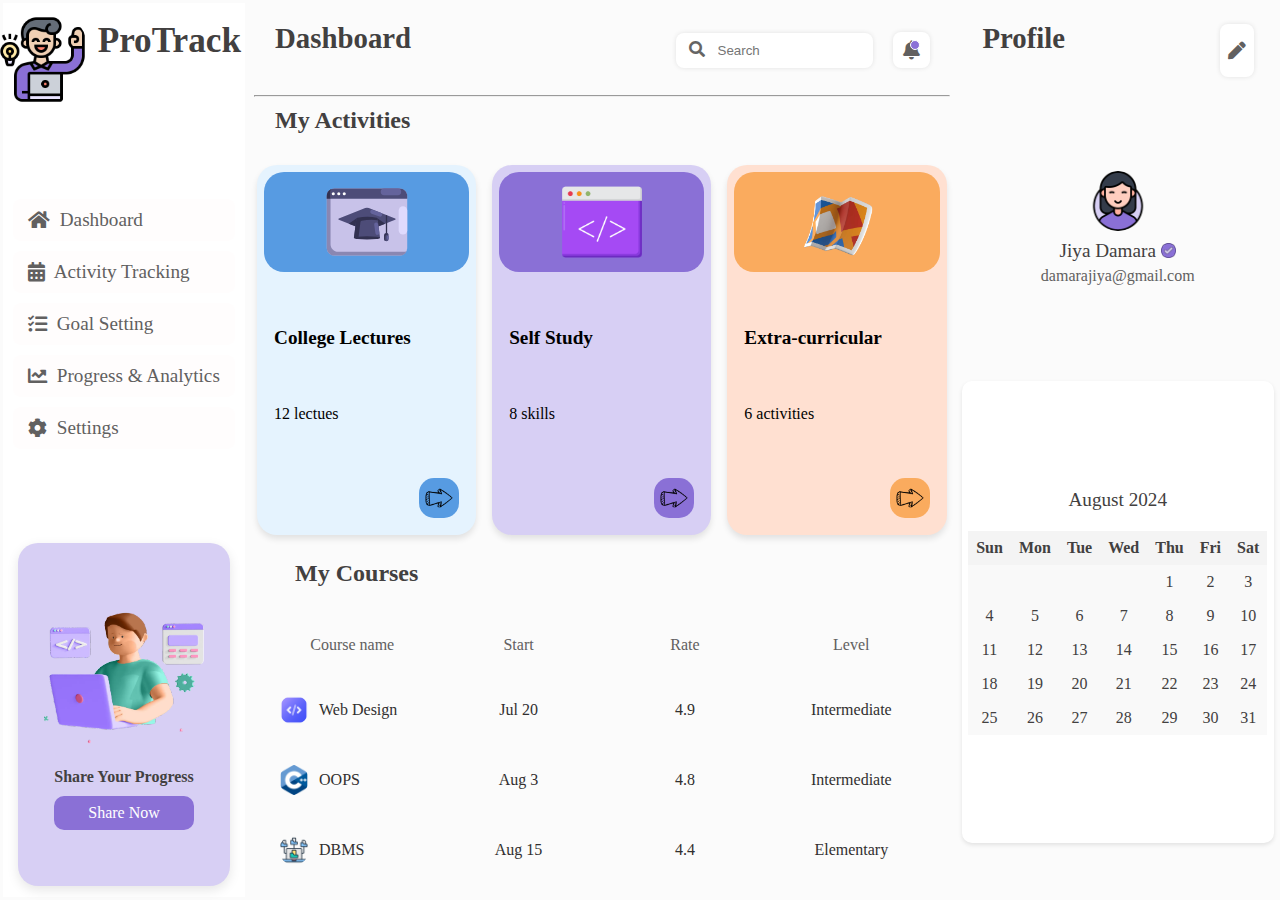
==== dashboard.html @ 103bcf02 "added Dashboard" ====
<!DOCTYPE html>
<html lang="en">

<head>
    <meta charset="UTF-8">
    <meta name="viewport" content="width=device-width, initial-scale=1.0">
    <link rel="icon" type="image/x-icon" href="./contents/images/favicon.png" />
    <title>Dashboard</title>

    <!------ Font Awesome ------>
    <link rel="stylesheet" href="https://cdnjs.cloudflare.com/ajax/libs/font-awesome/5.15.4/css/all.min.css" />

    <!------ Google Fonts ------>
    <link rel="preconnect" href="https://fonts.googleapis.com" />
    <link rel="preconnect" href="https://fonts.gstatic.com" crossorigin />
    <link href="https://fonts.googleapis.com/css2?family=Poppins:wght@400;700&display=swap" rel="stylesheet" />

    <!------ Stylesheet ------>
    <link rel="stylesheet" href="./contents/css/dashboard.css">
</head>

<body>
    <div class="container">

        <div class="navbar">

            <div class="nav-heading">
                <img id="logo" src="./contents/dashboard-images/logo.png" alt="logo">
                <h3 id="nav-title">ProTrack</h3>
            </div>

            <div class="nav-list">
                <ul>
                    <li><a href="dashboard.html"><i class="fas fa-home"></i> &nbsp; Dashboard</a></li>
                    <li><a href="#"><i class="fas fa-calendar-alt"></i> &nbsp; Activity Tracking</a></li>
                    <li><a href="#"><i class="fas fa-tasks"></i> &nbsp; Goal Setting</a></li>
                    <li><a href="#"><i class="fas fa-chart-line"></i> &nbsp; Progress & Analytics</a></li>
                    <li><a href="#"><i class="fas fa-cog"></i> &nbsp; Settings</a></li>
                </ul>
            </div>

            <div class="nav-share">
                <img src="./contents/dashboard-images/nav_image.svg" alt="image" id="nav-img">
                <div class="share-content">
                    <div class="share-head">Share Your Progress</div>
                    <!-- <p>Share your Progress with your Friends and Family</p> -->
                    <div class="share-btn"><a href="#">Share Now</a></div>
                </div>
            </div>

        </div>




        <div class="content">

            <div class="subpart-heading">
                <div class="subpart-title">Dashboard </div>
                
                <div class="search-notification">
                    <div class="search-bar">
                        <i class="fas fa-search"></i>
                        <input type="text" placeholder="Search">
                    </div>

                    <div class="notification">
                        <i class="fas fa-bell"></i>
                    </div>
                </div>

            </div>
            <hr>

            <div class="content-activities">
                <div class="content-head">My Activities</div>

                <div class="activity-box">
                    <div class="box" id="class">
                        <div class="box-image color-blue">
                            <img src="./contents/dashboard-images/box1.svg" alt="Lectures">
                        </div>
                        <div class="box-head">College Lectures</div>
                        <div class="box-para">12 lectues</div>
                        <div class="box-icon">
                            <img src="./contents/dashboard-images/box_arrow.png" alt="arrow" class="color-blue">
                        </div>
                    </div>
                    <div class="box" id="self">
                        <div class="box-image color-purple">
                            <img src="./contents/dashboard-images/box2.png" alt="Study">
                        </div>
                        <div class="box-head">Self Study</div>
                        <div class="box-para">8 skills</div>
                        <div class="box-icon">
                            <img src="./contents/dashboard-images/box_arrow.png" alt="arrow" class="color-purple">
                        </div>
                    </div>
                    <div class="box" id="extra">
                        <div class="box-image color-yellow">
                            <img src="./contents/dashboard-images/box3.png" alt="Extra-curricular">
                        </div>
                        <div class="box-head">Extra-curricular</div>
                        <div class="box-para">6 activities</div>
                        <div class="box-icon">
                            <img src="./contents/dashboard-images/box_arrow.png" alt="arrow" class="color-yellow">
                        </div>
                    </div>
                </div>
            </div>

            <div class="my-courses">
                <div class="content-head" id="mycourse-heading">My Courses</div>

                <div class="course-head">
                        <div>Course name</div>

                    <div>Start</div>
                    <div>Rate</div>
                    <div>Level</div>
                </div>

                <div class="course-bullet">
                    <div class="course-image">
                        <img src="./contents/dashboard-images/web_design.png" alt="Web Design">
                        <div>Web Design</div>
                    </div>
                    <div>Jul 20</div>
                    <div>4.9</div>
                    <div>Intermediate</div>
                </div>
                <div class="course-bullet">
                    <div class="course-image">
                        <img src="./contents/dashboard-images/c++.png" alt="c++">
                        <div>OOPS</div>
                    </div>
                    <div>Aug 3</div>
                    <div>4.8</div>
                    <div>Intermediate</div>
                </div>
                <div class="course-bullet">
                    <div class="course-image">
                        <img src="./contents/dashboard-images/dbms.png" alt="DBMS">
                        <div>DBMS</div>
                    </div>
                    <div>Aug 15</div>
                    <div>4.4</div>
                    <div>Elementary</div>
                </div>

            </div>

        </div>




        <div class="personal">
            <div class="subpart-heading">
                <div class="subpart-title">Profile </div>

                    <div class="pen-icon">
                        <i class="fas fa-pen"></i>
                    </div>
                </div>

                <!-- <hr class="separation"> -->
            <div class="profile-details">
                <div class="profile-image">
                    <img src="./contents/dashboard-images/female_dp.png" alt="Profile Picture">
                </div>
                <div class="profile-info">
                    <div class="profile-name"> 
                        <div class="name">Jiya Damara</div> 
                        <img src="./contents/dashboard-images/tick.png" alt="Verified">
                    </div>
                    <div class="profile-email"> damarajiya@gmail.com </div>
                </div>

            </div>

 
            <div class="calendar-container">
                <p>August 2024</p>
                <table>
                    <tr>
                        <th>Sun</th>
                        <th>Mon</th>
                        <th>Tue</th>
                        <th>Wed</th>
                        <th>Thu</th>
                        <th>Fri</th>
                        <th>Sat</th>
                    </tr>
                    <tr>
                        <td></td>
                        <td></td>
                        <td></td>
                        <td></td>
                        <td>1</td>
                        <td>2</td>
                        <td>3</td>
                    </tr>
                    <tr>
                        <td>4</td>
                        <td>5</td>
                        <td>6</td>
                        <td>7</td>
                        <td>8</td>
                        <td>9</td>
                        <td>10</td>
                    </tr>
                    <tr>
                        <td>11</td>
                        <td>12</td>
                        <td>13</td>
                        <td>14</td>
                        <td>15</td>
                        <td>16</td>
                        <td>17</td>
                    </tr>
                    <tr>
                        <td>18</td>
                        <td>19</td>
                        <td>20</td>
                        <td>21</td>
                        <td>22</td>
                        <td>23</td>
                        <td>24</td>
                    </tr>
                    <tr>
                        <td>25</td>
                        <td>26</td>
                        <td>27</td>
                        <td>28</td>
                        <td>29</td>
                        <td>30</td>
                        <td>31</td>
                    </tr>
                </table>
            </div>
            
            
    
            



            </div>




        </div>
</body>

</html>
---- contents/css/dashboard.css ----
* {
    margin: 0;
    padding: 0;
    box-sizing: border-box;
}

.container {
    display: flex;
    flex-direction: row;
    justify-content: space-between;
    align-items: center;
    height: 100vh;
    width: 100wh;
    background-color: #fbfbfb;
    padding: 3px;
    gap: 6px;
}

/* Shared CSS */

.subpart-heading{
    display: flex;
    flex-direction: row;
    justify-content: space-between;
    align-items: center;
    height: 10%;
    width: 100%;
    background-color: #fbfbfb;
}

.subpart-title{
    height: 100%;
    width: auto;
    font-size: 1.8rem;
    color: #424040;
    font-weight: 700;
    padding: 16px;
    gap: 12px;
    margin-left: 5px;
}

.content-head{
    height: 55px;
    width: auto;
    font-size: 1.5rem;
    color: #424040;
    font-weight: 600;
    padding: 0px 16px;
    padding-top: 10px;
    gap: 12px;
    margin-left: 5px;
    margin-bottom: 10px;
}

/* hr {
    color: red;
} */


/* Vertical Navbar */

.navbar {
    display: flex;
    flex-direction: column;
    height: 100%;
    width: 19%;
    background-color: #fff;
    padding: 3px;
}

.nav-heading {
    display: flex;
    flex-direction: row;
    justify-content: center;
    align-content: center;
    height: 12%;
    width: 100%;
    padding: 10px;
    gap: 12px;
}

#logo {
    height: 100%;
    padding-left: 12px;
    border-radius: 30%;
    font-weight: lighter;
}

#nav-title {
    font-size: 2.2rem;
    color: #424040;
    font-weight: 600;
    text-align: center;
    padding-top: 5px;
    padding-right: 20px;
}

.nav-list {
    display: flex;
    flex-direction: column;
    justify-content: center;
    align-items: center;
    height: 48%;
    width: 100%;
    padding: 3px;
}

.nav-list ul {
    list-style-type: none;
}

.nav-list ul li{
    margin: 10px 0;
    width: 100%;
}

.nav-list ul li a {
    text-decoration: none;
    color: #616060;
    display: flex;
    justify-content: flex-start;
    align-items: center;
    padding: 10px 15px;
    font-size: 1.2rem;
    background-color: #fffdfd;
    border-radius: 8px;
    transition: background-color 0.3s ease, color 0.3s ease;
    transition: transform 0.3s ease;
    width: 100%;
}

.nav-list ul li a:hover {
    background-color: #d7cff4;
    color: #312f2f;
    cursor: pointer;
    transform: scale(1.05); 
}

.nav-share{
    display: flex;
    flex-direction: column;
    height: 39%;
    width: 90%;
    justify-content: center;
    align-items: center;
    background-color: #d7cff4;
    border-radius: 20px;
    box-shadow: 0px 4px 12px rgba(0, 0, 0, 0.1);
    padding: 20px;
    margin: 8px auto;
}

#nav-img{
    height: 160px;
    width: 160px;
    margin-bottom: 10px;
}

.share-head{
    font-weight: bold;
    color: #424040;
    text-align: center;
    font-size: 16px;
    margin-bottom: 10px;
}

.share-btn a{
    text-decoration: none;
    color: #fff;
}

.share-btn{
    background-color: #8a70d6;
    font-size: 16px;
    padding: 8px 20px;
    border-radius: 10px;
    cursor: pointer;
    text-align: center;
}



/* Content of Dashboard */

.content {
    display: flex;
    flex-direction: column;
    height: 100%;
    width: 56%;
    background-color: #fbfbfb;
    padding: 3px;
}

.search-notification{
    display: flex;
    flex-direction: row;
    gap: 20px;
    justify-content: center;
    align-items: center;
    margin-right: 20px;
}

.search-bar{
    display: flex;
    /* justify-content: center; */
    align-items: center;
    background-color: #ffffff;
    border-radius: 8px;
    padding: 5px 10px;
    box-shadow: 0px 0px 5px rgba(0, 0, 0, 0.1);
}

.search-bar input{
    border: none;
    outline: none;
    width: 150px;
    padding: 5px;
    margin-left: 8px;
}

.search-bar i{
    color: #666565;
    margin-left: 3px;
    margin-bottom: 3px;
}

.notification{
    background-color: #ffffff;
    border-radius: 8px;
    padding: 7.5px 10px;
    box-shadow: 0px 0px 5px rgba(0, 0, 0, 0.1);
    height: 100%;
}

.notification i{
    font-size: 1.2rem;
    color: #616060;
    position: relative;
}

.notification i::after {
    content: '';
    position: absolute;
    top: 0;
    right: 0;
    width: 8px;
    height: 8px;
    background-color: #8a70d6;
    border-radius: 50%;
    border: 1px solid #ffffff;
}

.content-activities{
    display: flex;
    flex-direction: column;
    height: 50%;
    width: 100%;
    background-color: #fbfbfb;
    /* padding: 20px; */
}

.activity-box{
    display: flex;
    flex-direction: row;
    justify-content: space-evenly;
    align-items: stretch;
    flex-grow: 1;
    width: 100%;
    gap: 10px;
}

.box{
    display: flex;
    flex-direction: column;
    justify-content: space-between;
    height: 98%;
    width: 33.3%;
    box-shadow: 0px 4px 6px rgba(0, 0, 0, 0.1);
    border-radius: 20px;
    padding: 7px;
    margin: 3px;
    position: relative;
    transition: transform 0.3s ease;
}

.box:hover{
    transform: translateY(-5px);
}

.box-image{
    height: 100px;
    width: 100%;
    display: flex;
    justify-content: center;
    align-items: center;
    padding: 5px;
    border-radius: 20px;
    margin-bottom: 10px;
}

.box-image img{
    max-width: 100%;
    max-height: 100%;
    object-fit: contain;
    border-radius: 15px;
}

.box-head,
.box-para{
    text-align: left;
    margin-left: 10px;
}

.box-head{
    font-size: 1.2rem;
    margin-bottom: 10px;
    font-weight: 600;
}

.box-para{
    font-size: 1rem;
    margin-bottom: 0;
    font-weight: 200;
}

.box-icon{
    height: 60px;
    width: 100%;
    display: flex;
    justify-content: flex-end;
    align-items: flex-end;
    padding: 10px;
    border-radius: 20px;
}

.box-icon img{
    height: 100%;
    object-fit: contain;
    border-radius: 15px;
    cursor: pointer;
}

.color-blue{
    background-color: #579BE2;
}

.color-purple{
    background-color:  #8a70d6;
}

.color-yellow{
    background-color: #FAAB5E;
}

#class{
    background-color: #E5F3FE;
}

#self{
    background-color: #d7cff4;
}

#extra{
    background-color: #FFE0D1;
}

.my-courses{
    display: flex;
    flex-direction: column;
    height: 40%;
    width: 100%;
    padding: 0 15px;
}

#mycourse-heading{
    margin: 10px;
}

.course-head,
.course-bullet{
    display: flex;
    flex-direction: row;
    justify-content: space-between;
    align-items: center;
    width: 100%;
    height: 17%;
}

.course-head{
    color:  #616060;
}

.course-bullet{
    margin: 5px 0;
    color: #312f2f;
}

.course-head > div,
.course-bullet > div{
    flex-basis: 25%;
    text-align: center;
}

.course-image{
    height: 50px;
    width: 150px;
    display: flex;
    justify-content: flex-start;
    align-items: center;
    flex-shrink: 0;
    padding: 10px;
    border-radius: 3px;
    gap: 10px;
    flex-basis: 25%;
}

.course-image img{
    max-width: 100%;
    max-height: 100%;
    object-fit: contain;
    border-radius: 15px;
}


/* Personal Details */

.personal {
    display: flex;
    flex-direction: column;
    height: 100%;
    width: 25%;
    /* background-color: rgb(43, 168, 226); */
    padding: 3px;
}

.pen-icon{
    display: flex;
    flex-direction: row;
    justify-content: center;
    align-items: center;
    background-color: #ffffff;
    border-radius: 8px;
    padding: 7.5px 10px;
    box-shadow: 0px 0px 5px rgba(0, 0, 0, 0.1);
    height: 60%;
    width: 11%;
    margin-right: 20px;
}

.pen-icon i{
    font-size: 1.1rem;
    color: #616060;
}

.profile-details{
    display: flex;
    flex-direction: column;
    justify-content: center;
    align-items: center;
    height: 30%;
    width: 100%;
}

.profile-image img{
    height: 60px;
    width: 60px;
    border-radius:50%;
}

.profile-info{
    display: flex;
    flex-direction: column;
    width: 100%;
    justify-content: center;
    align-items: center;
}

.profile-name{
    display: flex;
    flex-direction: row;
    justify-content: center;
    align-items: center;
    gap: 5px;
    padding: 5px;
}

.name{
    font-size: 1.2rem;
    color: #424040;
    font-weight: 500;
}

.profile-info img{
    height: 15px;
    width: 15px;
    border-radius: 30%;
}

.profile-email{
    font-size: 1rem;
    color:  #616060;
}


.calendar-container {
    display: flex;
    flex-direction: column;
    justify-content: center;
    align-items: center;
    background-color: #fff;
    padding: 20px;
    border-radius: 10px;
    box-shadow: 0 2px 4px rgba(0, 0, 0, 0.1);
    margin-top: 20px;
    width: 100%;
    height: 52%;
}


.calendar-container p {
    font-size: 1.2rem;
    color: #424040;
    margin-bottom: 20px;
}

.calendar-container table {
    width: 70%;
    border-collapse: collapse;
}

.calendar-container th, .calendar-container td {
    padding: 8px;
    text-align: center;
    font-size: 1rem;
    color: #424040;
}

.calendar-container th {
    background-color: #f4f4f4;
    font-weight: bold;
}

.calendar-container td {
    background-color: #f9f9f9;
}

.calendar-container td:hover {
    background-color: #d7cff4;
    cursor: pointer;
}
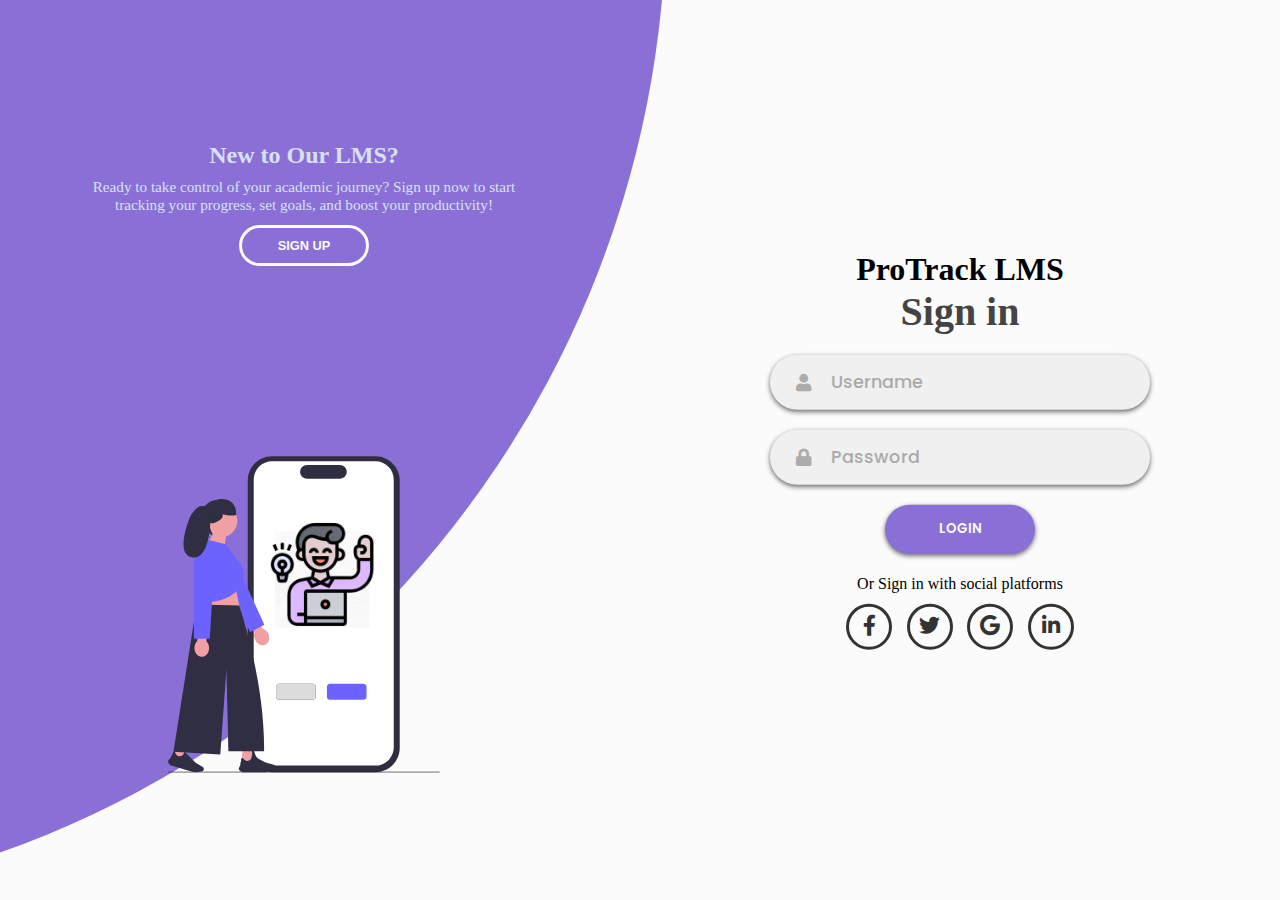
==== commit c524002c: "Added Dashboard" ====
--- a/dashboard.html
+++ b/dashboard.html
@@ -1,258 +1,269 @@
-
 <!DOCTYPE html>
 <html lang="en">
 
 <head>
     <meta charset="UTF-8">
-    <meta name="viewport" content="width=device-width, initial-scale=1.0">
+    <meta name="viewport"
+        content="width=device-width, user-scalable=no, initial-scale=1.0, maximum-scale=1.0, minimum-scale=1.0">
+    <meta http-equiv="X-UA-Compatible" content="ie=edge">
+    <title>Admin Dashboard | ProTrack</title>
     <link rel="icon" type="image/x-icon" href="./contents/images/favicon.png" />
-    <title>Dashboard</title>
-
-    <!------ Font Awesome ------>
-    <link rel="stylesheet" href="https://cdnjs.cloudflare.com/ajax/libs/font-awesome/5.15.4/css/all.min.css" />
-
-    <!------ Google Fonts ------>
-    <link rel="preconnect" href="https://fonts.googleapis.com" />
-    <link rel="preconnect" href="https://fonts.gstatic.com" crossorigin />
-    <link href="https://fonts.googleapis.com/css2?family=Poppins:wght@400;700&display=swap" rel="stylesheet" />
-
-    <!------ Stylesheet ------>
-    <link rel="stylesheet" href="./contents/css/dashboard.css">
+    <link href="https://fonts.googleapis.com/icon?family=Material+Icons+Sharp" rel="stylesheet">
+    <link rel="stylesheet" type="text/css" href="contents/css/dashboard.css">
 </head>
 
 <body>
     <div class="container">
 
-        <div class="navbar">
-
-            <div class="nav-heading">
-                <img id="logo" src="./contents/dashboard-images/logo.png" alt="logo">
-                <h3 id="nav-title">ProTrack</h3>
-            </div>
-
-            <div class="nav-list">
-                <ul>
-                    <li><a href="dashboard.html"><i class="fas fa-home"></i> &nbsp; Dashboard</a></li>
-                    <li><a href="#"><i class="fas fa-calendar-alt"></i> &nbsp; Activity Tracking</a></li>
-                    <li><a href="#"><i class="fas fa-tasks"></i> &nbsp; Goal Setting</a></li>
-                    <li><a href="#"><i class="fas fa-chart-line"></i> &nbsp; Progress & Analytics</a></li>
-                    <li><a href="#"><i class="fas fa-cog"></i> &nbsp; Settings</a></li>
-                </ul>
-            </div>
-
-            <div class="nav-share">
-                <img src="./contents/dashboard-images/nav_image.svg" alt="image" id="nav-img">
-                <div class="share-content">
-                    <div class="share-head">Share Your Progress</div>
-                    <!-- <p>Share your Progress with your Friends and Family</p> -->
-                    <div class="share-btn"><a href="#">Share Now</a></div>
-                </div>
-            </div>
-
-        </div>
-
-
-
-
-        <div class="content">
-
-            <div class="subpart-heading">
-                <div class="subpart-title">Dashboard </div>
-                
-                <div class="search-notification">
-                    <div class="search-bar">
-                        <i class="fas fa-search"></i>
-                        <input type="text" placeholder="Search">
-                    </div>
-
-                    <div class="notification">
-                        <i class="fas fa-bell"></i>
-                    </div>
-                </div>
-
-            </div>
-            <hr>
-
-            <div class="content-activities">
-                <div class="content-head">My Activities</div>
-
-                <div class="activity-box">
-                    <div class="box" id="class">
-                        <div class="box-image color-blue">
-                            <img src="./contents/dashboard-images/box1.svg" alt="Lectures">
-                        </div>
-                        <div class="box-head">College Lectures</div>
-                        <div class="box-para">12 lectues</div>
-                        <div class="box-icon">
-                            <img src="./contents/dashboard-images/box_arrow.png" alt="arrow" class="color-blue">
-                        </div>
-                    </div>
-                    <div class="box" id="self">
-                        <div class="box-image color-purple">
-                            <img src="./contents/dashboard-images/box2.png" alt="Study">
-                        </div>
-                        <div class="box-head">Self Study</div>
-                        <div class="box-para">8 skills</div>
-                        <div class="box-icon">
-                            <img src="./contents/dashboard-images/box_arrow.png" alt="arrow" class="color-purple">
-                        </div>
-                    </div>
-                    <div class="box" id="extra">
-                        <div class="box-image color-yellow">
-                            <img src="./contents/dashboard-images/box3.png" alt="Extra-curricular">
-                        </div>
-                        <div class="box-head">Extra-curricular</div>
-                        <div class="box-para">6 activities</div>
-                        <div class="box-icon">
-                            <img src="./contents/dashboard-images/box_arrow.png" alt="arrow" class="color-yellow">
-                        </div>
-                    </div>
-                </div>
-            </div>
-
+        <!-- Logo -->
+        <aside>
+            <div class="top">
+                <div class="logo">
+                    <h2>PRO<span class="danger">TRACK</span></h2>
+                </div>
+                <div class="close" id="close-btn">
+                    <span class="material-icons-sharp">close</span>
+                </div>
+            </div>
+
+            <div class="sidebar">
+                <a href="./dashboard.html" class="active">
+                    <span class="material-icons-sharp">grid_view</span>
+                    <h3>Dashboard</h3>
+                </a>
+                <a href="#">
+                    <span class="material-icons-sharp">calendar_today</span>
+                    <h3>Activity Tracking</h3>
+                </a>
+                <a href="#">
+                    <span class="material-icons-sharp">receipt_long</span>
+                    <h3>Goal Setting</h3>
+                </a>
+                <a href="#">
+                    <span class="material-icons-sharp">insights</span>
+                    <h3>Analytics</h3>
+                </a>
+                <a href="./todo.html">
+                    <span class="material-icons-sharp">inventory</span>
+                    <h3>Todo</h3>
+                </a>
+                <a href="#">
+                    <span class="material-icons-sharp">report_gmailerrorred</span>
+                    <h3>Reports</h3>
+                </a>
+                <a href="#">
+                    <span class="material-icons-sharp">settings</span>
+                    <h3>Settings</h3>
+                </a>
+                <a href="#" onclick="logout()">
+                    <span class="material-icons-sharp">logout</span>
+                    <h3>Logout</h3>
+                </a>
+            </div>
+        </aside>
+
+        <main>
+            <h1>Dashboard</h1>
+
+            <div class="date">
+                <input type="date">
+            </div>
+
+            <!-- Insights Section -->
+            <div class="insights">
+                <div class="section-parts">
+                    <div>
+                        <span class="material-icons-sharp">school</span>
+                    </div>
+                    <div class="middle">
+                        <div class="lef">
+                            <h2>College Lectures</h2>
+                        </div>
+                        <div class="progress">
+                            <svg>
+                                <circle cx="38" cy="38" r="36"></circle>
+                            </svg>
+                            <div class="number">
+                                <p>81%</p>
+                            </div>
+                        </div>
+                    </div>
+                    <small class="text-muted">18 Lectures</small>
+                </div>
+
+                <div class="expenses">
+                    <div>
+                        <span class="material-icons-sharp">library_books</span>
+                    </div>
+                    <div class="middle">
+                        <div class="lef">
+                            <h2>Self Study</h2>
+                        </div>
+                        <div class="progress">
+                            <svg>
+                                <circle cx="38" cy="38" r="36"></circle>
+                            </svg>
+                            <div class="number">
+                                <p>62%</p>
+                            </div>
+                        </div>
+                    </div>
+                    <small class="text-muted">10 Skills</small>
+                </div>
+
+                <div class="income">
+                    <div>
+                        <span class="material-icons-sharp">emoji_events</span>
+                    </div>
+                    <div class="middle">
+                        <div class="lef">
+                            <h2>Extra-curricular</h2>
+                        </div>
+                        <div class="progress">
+                            <svg>
+                                <circle cx="38" cy="38" r="36"></circle>
+                            </svg>
+                            <div class="number">
+                                <p>44%</p>
+                            </div>
+                        </div>
+                    </div>
+                    <small class="text-muted">8 Activities</small>
+                </div>
+            </div>
+
+            <!-- My Courses Section -->
             <div class="my-courses">
-                <div class="content-head" id="mycourse-heading">My Courses</div>
-
-                <div class="course-head">
-                        <div>Course name</div>
-
-                    <div>Start</div>
-                    <div>Rate</div>
-                    <div>Level</div>
-                </div>
-
-                <div class="course-bullet">
-                    <div class="course-image">
-                        <img src="./contents/dashboard-images/web_design.png" alt="Web Design">
-                        <div>Web Design</div>
-                    </div>
-                    <div>Jul 20</div>
-                    <div>4.9</div>
-                    <div>Intermediate</div>
-                </div>
-                <div class="course-bullet">
-                    <div class="course-image">
-                        <img src="./contents/dashboard-images/c++.png" alt="c++">
-                        <div>OOPS</div>
-                    </div>
-                    <div>Aug 3</div>
-                    <div>4.8</div>
-                    <div>Intermediate</div>
-                </div>
-                <div class="course-bullet">
-                    <div class="course-image">
-                        <img src="./contents/dashboard-images/dbms.png" alt="DBMS">
-                        <div>DBMS</div>
-                    </div>
-                    <div>Aug 15</div>
-                    <div>4.4</div>
-                    <div>Elementary</div>
-                </div>
-
-            </div>
-
-        </div>
-
-
-
-
-        <div class="personal">
-            <div class="subpart-heading">
-                <div class="subpart-title">Profile </div>
-
-                    <div class="pen-icon">
-                        <i class="fas fa-pen"></i>
-                    </div>
-                </div>
-
-                <!-- <hr class="separation"> -->
-            <div class="profile-details">
-                <div class="profile-image">
-                    <img src="./contents/dashboard-images/female_dp.png" alt="Profile Picture">
-                </div>
-                <div class="profile-info">
-                    <div class="profile-name"> 
-                        <div class="name">Jiya Damara</div> 
-                        <img src="./contents/dashboard-images/tick.png" alt="Verified">
-                    </div>
-                    <div class="profile-email"> damarajiya@gmail.com </div>
-                </div>
-
-            </div>
-
- 
-            <div class="calendar-container">
-                <p>August 2024</p>
+                <h2>My Courses</h2>
                 <table>
-                    <tr>
-                        <th>Sun</th>
-                        <th>Mon</th>
-                        <th>Tue</th>
-                        <th>Wed</th>
-                        <th>Thu</th>
-                        <th>Fri</th>
-                        <th>Sat</th>
-                    </tr>
-                    <tr>
-                        <td></td>
-                        <td></td>
-                        <td></td>
-                        <td></td>
-                        <td>1</td>
-                        <td>2</td>
-                        <td>3</td>
-                    </tr>
-                    <tr>
-                        <td>4</td>
-                        <td>5</td>
-                        <td>6</td>
-                        <td>7</td>
-                        <td>8</td>
-                        <td>9</td>
-                        <td>10</td>
-                    </tr>
-                    <tr>
-                        <td>11</td>
-                        <td>12</td>
-                        <td>13</td>
-                        <td>14</td>
-                        <td>15</td>
-                        <td>16</td>
-                        <td>17</td>
-                    </tr>
-                    <tr>
-                        <td>18</td>
-                        <td>19</td>
-                        <td>20</td>
-                        <td>21</td>
-                        <td>22</td>
-                        <td>23</td>
-                        <td>24</td>
-                    </tr>
-                    <tr>
-                        <td>25</td>
-                        <td>26</td>
-                        <td>27</td>
-                        <td>28</td>
-                        <td>29</td>
-                        <td>30</td>
-                        <td>31</td>
-                    </tr>
+                    <thead>
+                        <tr>
+                            <th>Course Name</th>
+                            <th>Start</th>
+                            <th>Rate</th>
+                            <th>Level</th>
+                            <th></th>
+                        </tr>
+                    </thead>
+                    <tbody>
+                        <tr>
+                            <td>Web Design</td>
+                            <td>Jul 30</td>
+                            <td>4.9</td>
+                            <td class="primary">Intermediate</td>
+                            <td class="warning">Pending</td>
+                        </tr>
+                        <tr>
+                            <td>OOPS</td>
+                            <td>Aug 15</td>
+                            <td>4.8</td>
+                            <td class="primary">Intermediate</td>
+                            <td class="warning">Pending</td>
+                        </tr>
+                        <tr>
+                            <td>DBMS</td>
+                            <td>Sep 3</td>
+                            <td>4.4</td>
+                            <td class="primary">Elementary</td>
+                            <td class="warning">Pending</td>
+                        </tr>
+                    </tbody>
                 </table>
-            </div>
+                <a href="#">Show All</a>
+            </div>
+
+        </main>
+
+        <!-- Top Right Menu Section -->
+        <div class="right">
+            <div class="top">
+                <button id="menu-btn">
+                    <span class="material-icons-sharp">menu</span>
+                </button>
+                <div class="theme-toggler">
+                    <span class="material-icons-sharp active">light_mode</span>
+                    <span class="material-icons-sharp">dark_mode</span>
+                </div>
+                <div class="profile">
+                    <div class="info">
+                        <!-- Placeholder for the user's name -->
+                        <p>Hey, <b id="username-placeholder">USER</b></p>
+                        <small class="text-muted">Admin</small>
+                    </div>
+                    <div class="profile-photo">
+                        <!-- Placeholder for the user's profile image -->
+                        <img src="./contents/images/user.png" alt="profile" id="profile-photo-placeholder">
+                    </div>
+                </div>
             
+            </div>
+
+            <!-- Recent Updates Section -->
+            <div class="recent-updates">
+                <h2>Recent Updates</h2>
+                <div class="updates">
+                    <div class="update">
+                        <div class="profile-photo">
+                            <!-- Placeholder for the user's profile image -->
+                            <img src="./contents/images/user.png" alt="profile" id="profile-photo-placeholder">
+                        </div>
+                        <div class="message">
+                            <p><b id="username-placeholder">USER</b> completed the Web Design course.</p>
+                            <small class="text-muted">5 Minutes Ago</small>
+                        </div>
+                    </div>
+                    <div class="update">
+                        <div class="profile-photo">
+                            <!-- Placeholder for the user's profile image -->
+                            <img src="./contents/images/user.png" alt="profile" id="profile-photo-placeholder">
+                        </div>
+                        <div class="message">
+                            <p><b id="username-placeholder">USER</b> achieved a goal: "Study 2 hours daily."</p>
+                            <small class="text-muted">10 Minutes Ago</small>
+                        </div>
+                    </div>
+                </div>
+            </div>
+
+            <!-- Activity Analytics Section  -->
+            <div class="activity-analysis">
+                <h2>Activity Analytics</h2>
+                <div class="item online">
+                    <div class="icon">
+                        <span class="material-icons-sharp">auto_stories</span>
+                    </div>
+                    <div class="right">
+                        <div class="info">
+                            <h3>ONLINE LECTURES</h3>
+                            <small class="text-muted">Last 24 Hours</small>
+                        </div>
+                        <h5 class="success">+35%</h5>
+                        <h3>3 hours</h3>
+                    </div>
+                </div>
+                <div class="item offline">
+                    <div class="icon">
+                        <span class="material-icons-sharp">book</span>
+                    </div>
+                    <div class="right">
+                        <div class="info">
+                            <h3>SELF STUDY</h3>
+                            <small class="text-muted">Last 24 Hours</small>
+                        </div>
+                        <h5 class="success">+20%</h5>
+                        <h3>2 hours</h3>
+                    </div>
+                </div>
+                <div class="item add-product">
+                    <div>
+                        <span class="material-icons-sharp">add</span>
+                        <h3>Add Activity</h3>
+                    </div>
+                </div>
+            </div>
             
-    
-            
-
-
-
-            </div>
-
-
-
-
-        </div>
+            <!-- Script -->
+            <script src="./contents/js/dashboard.js"></script>
 </body>
 
-</html>
+</html>--- a/contents/css/dashboard.css
+++ b/contents/css/dashboard.css
@@ -1,552 +1,675 @@
+@import url('https://fonts.googleapis.com/css2?family=Poppins:wght@300;400;500;600;700;800&family=Ubuntu:wght@300;400;500;700&display=swap');
+
+:root {
+    --color-primary:  #8a70D6;
+    --color-danger: #ff7782;
+    --color-success: #41f1b6;
+    --color-warning: #ffbb55;
+    --color-white: #fff;
+    --color-info-dark: #7d8da1;
+    --color-info-light: #dce1eb;
+    --color-dark: #363949;
+    --color-light-one: #e9e3ff;  
+    --color-light-two: rgba(132, 139, 200, 0.18);;  
+    --color-primary-variant: #111e88;
+    --color-dark-variant: #677483;
+    --color-background: #f6f6f9;
+
+    --card-border-radius: 2rem;
+    --border-radius-1: 0.4rem;
+    --border-radius-2: 0.8rem;
+    --border-radius-3: 1.2rem;
+
+    --card-padding: 1.8rem;
+    --padding-1: 1.2rem;
+
+    --box-shadow: 0 2rem 3rem var(--color-light-two);
+}
+
+/* === dark theme variables === */
+.dark-theme-variables {
+    --color-background: #181a1e;
+    --color-white: #202528;
+    --color-dark: #edeffd;
+    --color-dark-variant: #a3bdcc;
+    --color-light-one: rgba(0, 0, 0, 0.4);
+    --color-light-two: rgba(0, 0, 0, 0.4);
+    --box-shadow: 0 2rem 3rem var(--color-light-two);
+}
+
 * {
     margin: 0;
     padding: 0;
+    outline: 0;
+    appearance: none;
+    border: 0;
+    text-decoration: none;
+    list-style: none;
     box-sizing: border-box;
 }
 
+html {
+    font-size: 14px;
+}
+
+body {
+    width: 100vw;
+    height: 100vh;
+    font-family: 'Poppins', sans-serif;
+    font-size: 0.88rem;
+    background: var(--color-background);
+    user-select: none;
+    overflow-x: hidden;
+    color: var(--color-dark);
+}
+
 .container {
-    display: flex;
-    flex-direction: row;
+    display: grid;
+    width: 96%;
+    margin: 0 auto;
+    gap: 1.8rem;
+    grid-template-columns: 14rem auto 23rem;
+}
+
+a {
+    color: var(--color-dark);
+}
+
+img {
+    display: block;
+    width: 100%;
+}
+
+h1 {
+    font-weight: 800;
+    font-size: 1.8rem;
+}
+
+h2 {
+    font-size: 1.4rem;
+}
+
+h3 {
+    font-size: 0.87rem;
+}
+
+h4 {
+    font-size: 0.8rem;
+}
+
+h5 {
+    font-size: 0.77rem;
+}
+
+small {
+    font-size: 0.75rem;
+}
+
+.profile-photo {
+    width: 2.8rem;
+    height: 2.8rem;
+    border-radius: 50%;
+    overflow: hidden;
+}
+
+.text-muted {
+    color: var(--color-info-dark);
+}
+
+p {
+    color: var(--color-dark-variant);
+}
+
+b {
+    color: var(--color-dark);
+}
+
+.primary {
+    color: var(--color-primary);
+}
+.danger {
+    color: var(--color-danger);
+}
+.success {
+    color: var(--color-success);
+}
+.warning {
+    color: var(--color-warning);
+}
+
+aside {
+    height: 100vh;
+}
+
+aside .top {
+    display: flex;
+    align-items: center;
     justify-content: space-between;
-    align-items: center;
-    height: 100vh;
-    width: 100wh;
-    background-color: #fbfbfb;
-    padding: 3px;
-    gap: 6px;
-}
-
-/* Shared CSS */
-
-.subpart-heading{
-    display: flex;
-    flex-direction: row;
+    margin-top: 1.4rem;
+}
+
+aside .close {
+    display: none;
+}
+
+/* === sidebar === */
+aside .sidebar {
+    display: flex;
+    flex-direction: column;
+    height: 86vh;
+    position: relative;
+    top: 3rem;
+}
+
+aside h3 {
+    font-weight: 500;
+}
+
+aside .sidebar a {
+    display: flex;
+    color: var(--color-info-dark);
+    margin-left: 2rem;
+    gap: 1rem;
+    align-items: center;
+    position: relative;
+    height: 3.7rem;
+    transition: all 300ms ease;
+}
+
+aside .sidebar a span {
+    font-size: 1.6rem;
+    transition: all 300ms ease;
+}
+
+aside .sidebar a:last-child {
+    position: absolute;
+    bottom: 2rem;
+}
+
+aside .sidebar a.active {
+    background: var(--color-light-one);
+    color: var(--color-primary);
+    margin-left: 0;
+}
+
+aside .sidebar a.active:before {
+    content: '';
+    width: 6px;
+    height: 100%;
+    background: var(--color-primary);
+}
+
+aside .sidebar a.active span {
+    margin-left: calc(1rem - 6px);
+}
+
+aside .sidebar a:hover {
+    color: var(--color-primary);
+    transform: scale(1.03);
+}
+
+aside .sidebar a:hover span {
+    transform: scale(1.1);
+    /* margin-left: 1rem; */
+}
+
+aside .sidebar a span.message-count {
+    background: var(--color-danger);
+    color: var(--color-white);
+    padding: 2px 10px;
+    font-size: 11px;
+    border-radius: var(--border-radius-1);
+    margin-left: 0;
+}
+
+/* === main === */
+main {
+    margin-top: 1.4rem;
+}
+
+main .date {
+    display: inline-block;
+    background: var(--color-light-one);
+    border-radius: var(--border-radius-1);
+    margin-top: 1rem;
+    padding: 0.5rem 1.6rem;
+}
+
+main .date input[type='date'] {
+    background: transparent;
+    color: var(--color-dark);
+}
+
+main .insights {
+    display: grid;
+    grid-template-columns: repeat(3, 1fr);
+    gap: 1.6rem;
+}
+
+main .insights > div {
+    background: var(--color-white);
+    padding: var(--card-padding);
+    border-radius: var(--card-border-radius);
+    margin-top: 1rem;
+    box-shadow: var(--box-shadow);
+    transition: all 300ms ease;
+    display: flex;
+    flex-direction: column;
+}
+
+main .insights > div:hover {
+    box-shadow: none;
+}
+
+main .insights > div span {
+    padding: 0.5rem;
+    border-radius: 50%;
+    color: var(--color-white);
+    font-size: 2rem;
+}
+
+main .insights > div.section-parts span {
+    background: var(--color-primary);
+}
+
+main .insights > div.expenses span {
+    background: var(--color-danger);
+}
+
+main .insights > div.income span {
+    background: var(--color-success);
+}
+
+main .insights > div .middle {
+    display: flex;
+    align-items: center;
     justify-content: space-between;
-    align-items: center;
-    height: 10%;
-    width: 100%;
-    background-color: #fbfbfb;
-}
-
-.subpart-title{
-    height: 100%;
-    width: auto;
-    font-size: 1.8rem;
-    color: #424040;
-    font-weight: 700;
-    padding: 16px;
-    gap: 12px;
-    margin-left: 5px;
-}
-
-.content-head{
-    height: 55px;
-    width: auto;
-    font-size: 1.5rem;
-    color: #424040;
-    font-weight: 600;
-    padding: 0px 16px;
-    padding-top: 10px;
-    gap: 12px;
-    margin-left: 5px;
-    margin-bottom: 10px;
-}
-
-/* hr {
-    color: red;
-} */
-
-
-/* Vertical Navbar */
-
-.navbar {
-    display: flex;
-    flex-direction: column;
-    height: 100%;
-    width: 19%;
-    background-color: #fff;
-    padding: 3px;
-}
-
-.nav-heading {
-    display: flex;
-    flex-direction: row;
-    justify-content: center;
-    align-content: center;
-    height: 12%;
-    width: 100%;
-    padding: 10px;
-    gap: 12px;
-}
-
-#logo {
-    height: 100%;
-    padding-left: 12px;
-    border-radius: 30%;
-    font-weight: lighter;
-}
-
-#nav-title {
-    font-size: 2.2rem;
-    color: #424040;
-    font-weight: 600;
-    text-align: center;
-    padding-top: 5px;
-    padding-right: 20px;
-}
-
-.nav-list {
-    display: flex;
-    flex-direction: column;
-    justify-content: center;
-    align-items: center;
-    height: 48%;
-    width: 100%;
-    padding: 3px;
-}
-
-.nav-list ul {
-    list-style-type: none;
-}
-
-.nav-list ul li{
-    margin: 10px 0;
-    width: 100%;
-}
-
-.nav-list ul li a {
-    text-decoration: none;
-    color: #616060;
-    display: flex;
-    justify-content: flex-start;
-    align-items: center;
-    padding: 10px 15px;
-    font-size: 1.2rem;
-    background-color: #fffdfd;
-    border-radius: 8px;
-    transition: background-color 0.3s ease, color 0.3s ease;
-    transition: transform 0.3s ease;
-    width: 100%;
-}
-
-.nav-list ul li a:hover {
-    background-color: #d7cff4;
-    color: #312f2f;
-    cursor: pointer;
-    transform: scale(1.05); 
-}
-
-.nav-share{
-    display: flex;
-    flex-direction: column;
-    height: 39%;
-    width: 90%;
-    justify-content: center;
-    align-items: center;
-    background-color: #d7cff4;
-    border-radius: 20px;
-    box-shadow: 0px 4px 12px rgba(0, 0, 0, 0.1);
-    padding: 20px;
-    margin: 8px auto;
-}
-
-#nav-img{
-    height: 160px;
-    width: 160px;
-    margin-bottom: 10px;
-}
-
-.share-head{
-    font-weight: bold;
-    color: #424040;
-    text-align: center;
-    font-size: 16px;
-    margin-bottom: 10px;
-}
-
-.share-btn a{
-    text-decoration: none;
-    color: #fff;
-}
-
-.share-btn{
-    background-color: #8a70d6;
-    font-size: 16px;
-    padding: 8px 20px;
-    border-radius: 10px;
-    cursor: pointer;
-    text-align: center;
-}
-
-
-
-/* Content of Dashboard */
-
-.content {
-    display: flex;
-    flex-direction: column;
-    height: 100%;
-    width: 56%;
-    background-color: #fbfbfb;
-    padding: 3px;
-}
-
-.search-notification{
-    display: flex;
-    flex-direction: row;
-    gap: 20px;
-    justify-content: center;
-    align-items: center;
-    margin-right: 20px;
-}
-
-.search-bar{
-    display: flex;
-    /* justify-content: center; */
-    align-items: center;
-    background-color: #ffffff;
-    border-radius: 8px;
-    padding: 5px 10px;
-    box-shadow: 0px 0px 5px rgba(0, 0, 0, 0.1);
-}
-
-.search-bar input{
-    border: none;
-    outline: none;
-    width: 150px;
-    padding: 5px;
-    margin-left: 8px;
-}
-
-.search-bar i{
-    color: #666565;
-    margin-left: 3px;
-    margin-bottom: 3px;
-}
-
-.notification{
-    background-color: #ffffff;
-    border-radius: 8px;
-    padding: 7.5px 10px;
-    box-shadow: 0px 0px 5px rgba(0, 0, 0, 0.1);
-    height: 100%;
-}
-
-.notification i{
-    font-size: 1.2rem;
-    color: #616060;
+    flex: 1 0 auto;
+}
+
+main .insights h3 {
+    margin: 1rem 0 0.6rem;
+    font-size: 1rem;
+}
+
+main .insights .progress {
     position: relative;
-}
-
-.notification i::after {
-    content: '';
+    width: 86px;
+    height: 86px;
+    border-radius: 50%;
+}
+
+main .insights svg {
+    width: 86px;
+    height: 86px;
+}
+
+main .insights svg circle {
+    fill: none;
+    stroke: var(--color-primary);
+    stroke-width: 14;
+    stroke-linecap: round;
+    transform: translate(5px, 5px);
+}
+
+main .insights .section-parts svg circle {
+    stroke-dasharray: 200;
+    stroke-dashoffset: -30;
+}
+
+main .insights .expenses svg circle {
+    stroke-dasharray: 80;
+    stroke-dashoffset: 20;
+}
+
+main .insights .income svg circle {
+    stroke-dasharray: 110;
+    stroke-dashoffset: 35;
+}
+
+main .insights .progress .number {
     position: absolute;
     top: 0;
-    right: 0;
-    width: 8px;
-    height: 8px;
-    background-color: #8a70d6;
+    left: 0;
+    width: 100%;
+    height: 100%;
+    display: flex;
+    justify-content: center;
+    align-items: center;
+}
+
+main .insights small {
+    display: block;
+    margin-top: 1.3rem;
+}
+
+/* === recent orders === */
+main .my-courses {
+    margin-top: 2rem;
+}
+
+main .my-courses h2 {
+    margin-bottom: 0.8rem;
+}
+
+main .my-courses table {
+    background: var(--color-white);
+    width: 100%;
+    border-radius: var(--card-border-radius);
+    padding: var(--card-padding);
+    text-align: center;
+    box-shadow: var(--box-shadow);
+    transition: all 300ms ease;
+}
+
+main .my-courses table:hover {
+    box-shadow: none;
+}
+
+main table tbody td {
+    height: 2.8rem;
+    border-bottom: 1px solid var(--color-light-one);
+    /* background-color: red; */
+    color: var(--color-dark-variant);
+}
+
+main table tbody tr:last-child td {
+    border: none;
+}
+
+main .my-courses a {
+    text-align: center;
+    display: block;
+    margin: 1rem auto;
+    color: var(--color-primary);
+}
+
+/* === right === */
+.right {
+    margin-top: 1.4rem;
+}
+
+.right .top {
+    display: flex;
+    justify-content: end;
+    gap: 2rem;
+}
+
+.right .top button {
+    display: none;
+}
+
+.right .theme-toggler {
+    display: flex;
+    justify-content: space-between;
+    align-items: center;
+    width: 4.2rem;
+    height: 1.6rem;
+    cursor: pointer;
+    border-radius: var(--border-radius-1);
+    background: var(--color-light-one);
+}
+
+.right .theme-toggler span {
+    font-size: 1.2rem;
+    width: 50%;
+    height: 100%;
+    display: flex;justify-content: center;
+    align-items: center;
+}
+
+.right .theme-toggler span.active {
+    background: var(--color-primary);
+    color: white;
+    border-radius: var(--border-radius-1);
+}
+
+.right .top .profile {
+    display: flex;
+    gap: 2rem;
+    text-align: right;
+}
+
+/* === recent updates === */
+.right .recent-updates {
+    margin-top: 1rem;
+}
+
+.right .recent-updates h2 {
+    margin-bottom: 0.8rem;
+}
+
+.right .recent-updates .updates {
+    background: var(--color-white);
+    padding: var(--card-padding);
+    border-radius: var(--card-border-radius);
+    box-shadow: var(--box-shadow);
+    transition: all 300ms ease;
+}
+
+.right .recent-updates .updates:hover {
+    box-shadow: none;
+}
+
+.right .recent-updates .updates .update {
+    display: grid;
+    grid-template-columns: 2.8rem auto;
+    gap: 1rem;
+    margin-bottom: 1rem;
+}
+
+.right .recent-updates .updates .update:last-child {
+    margin-bottom: 0;
+}
+
+/* === section-parts analytics === */
+.right .activity-analysis {
+    margin-top: 2rem;
+}
+
+.right .activity-analysis h2 {
+    margin-bottom: 0.8rem;
+}
+
+.right .activity-analysis .item {
+    background: var(--color-white);
+    display: flex;
+    align-items: center;
+    gap: 1rem;
+    margin-bottom: 0.7rem;
+    padding: 1.4rem var(--card-padding);
+    border-radius: var(--border-radius-3);
+    box-shadow: var(--box-shadow);
+    transition: all 300ms ease;
+}
+
+.right .activity-analysis .item:hover {
+    box-shadow: none;
+}
+
+.right .activity-analysis .item .right {
+    display: flex;
+    justify-content: space-between;
+    align-items: start;
+    margin: 0;
+    width: 100%;
+}
+
+.right .activity-analysis .item .icon {
+    padding: 0.6rem;
+    color: var(--color-white);
     border-radius: 50%;
-    border: 1px solid #ffffff;
-}
-
-.content-activities{
-    display: flex;
-    flex-direction: column;
-    height: 50%;
-    width: 100%;
-    background-color: #fbfbfb;
-    /* padding: 20px; */
-}
-
-.activity-box{
-    display: flex;
-    flex-direction: row;
-    justify-content: space-evenly;
-    align-items: stretch;
-    flex-grow: 1;
-    width: 100%;
-    gap: 10px;
-}
-
-.box{
-    display: flex;
-    flex-direction: column;
-    justify-content: space-between;
-    height: 98%;
-    width: 33.3%;
-    box-shadow: 0px 4px 6px rgba(0, 0, 0, 0.1);
-    border-radius: 20px;
-    padding: 7px;
-    margin: 3px;
-    position: relative;
-    transition: transform 0.3s ease;
-}
-
-.box:hover{
-    transform: translateY(-5px);
-}
-
-.box-image{
-    height: 100px;
-    width: 100%;
+    background: var(--color-primary);
+    display: flex;
+}
+
+.right .activity-analysis .item.online .icon {
+    background: var(--color-primary);
+}
+
+.right .activity-analysis .item.offline .icon {
+    background: var(--color-danger);
+}
+
+.right .activity-analysis .item.customers .icon {
+    background: var(--color-success);
+}
+
+.right .activity-analysis .add-product {
+    background-color: transparent;
+    border: 2px dashed var(--color-primary);
+    color: var(--color-primary);
     display: flex;
     justify-content: center;
     align-items: center;
-    padding: 5px;
-    border-radius: 20px;
-    margin-bottom: 10px;
-}
-
-.box-image img{
-    max-width: 100%;
-    max-height: 100%;
-    object-fit: contain;
-    border-radius: 15px;
-}
-
-.box-head,
-.box-para{
-    text-align: left;
-    margin-left: 10px;
-}
-
-.box-head{
-    font-size: 1.2rem;
-    margin-bottom: 10px;
+}
+
+.right .activity-analysis .add-product div {
+    display: flex;
+    align-items: center;
+    gap: 0.6rem;
+}
+
+.right .activity-analysis .add-product div h3 {
     font-weight: 600;
 }
 
-.box-para{
-    font-size: 1rem;
-    margin-bottom: 0;
-    font-weight: 200;
-}
-
-.box-icon{
-    height: 60px;
-    width: 100%;
-    display: flex;
-    justify-content: flex-end;
-    align-items: flex-end;
-    padding: 10px;
-    border-radius: 20px;
-}
-
-.box-icon img{
-    height: 100%;
-    object-fit: contain;
-    border-radius: 15px;
-    cursor: pointer;
-}
-
-.color-blue{
-    background-color: #579BE2;
-}
-
-.color-purple{
-    background-color:  #8a70d6;
-}
-
-.color-yellow{
-    background-color: #FAAB5E;
-}
-
-#class{
-    background-color: #E5F3FE;
-}
-
-#self{
-    background-color: #d7cff4;
-}
-
-#extra{
-    background-color: #FFE0D1;
-}
-
-.my-courses{
-    display: flex;
-    flex-direction: column;
-    height: 40%;
-    width: 100%;
-    padding: 0 15px;
-}
-
-#mycourse-heading{
-    margin: 10px;
-}
-
-.course-head,
-.course-bullet{
-    display: flex;
-    flex-direction: row;
-    justify-content: space-between;
-    align-items: center;
-    width: 100%;
-    height: 17%;
-}
-
-.course-head{
-    color:  #616060;
-}
-
-.course-bullet{
-    margin: 5px 0;
-    color: #312f2f;
-}
-
-.course-head > div,
-.course-bullet > div{
-    flex-basis: 25%;
-    text-align: center;
-}
-
-.course-image{
-    height: 50px;
-    width: 150px;
-    display: flex;
-    justify-content: flex-start;
-    align-items: center;
-    flex-shrink: 0;
-    padding: 10px;
-    border-radius: 3px;
-    gap: 10px;
-    flex-basis: 25%;
-}
-
-.course-image img{
-    max-width: 100%;
-    max-height: 100%;
-    object-fit: contain;
-    border-radius: 15px;
-}
-
-
-/* Personal Details */
-
-.personal {
-    display: flex;
-    flex-direction: column;
-    height: 100%;
-    width: 25%;
-    /* background-color: rgb(43, 168, 226); */
-    padding: 3px;
-}
-
-.pen-icon{
-    display: flex;
-    flex-direction: row;
-    justify-content: center;
-    align-items: center;
-    background-color: #ffffff;
-    border-radius: 8px;
-    padding: 7.5px 10px;
-    box-shadow: 0px 0px 5px rgba(0, 0, 0, 0.1);
-    height: 60%;
-    width: 11%;
-    margin-right: 20px;
-}
-
-.pen-icon i{
-    font-size: 1.1rem;
-    color: #616060;
-}
-
-.profile-details{
-    display: flex;
-    flex-direction: column;
-    justify-content: center;
-    align-items: center;
-    height: 30%;
-    width: 100%;
-}
-
-.profile-image img{
-    height: 60px;
-    width: 60px;
-    border-radius:50%;
-}
-
-.profile-info{
-    display: flex;
-    flex-direction: column;
-    width: 100%;
-    justify-content: center;
-    align-items: center;
-}
-
-.profile-name{
-    display: flex;
-    flex-direction: row;
-    justify-content: center;
-    align-items: center;
-    gap: 5px;
-    padding: 5px;
-}
-
-.name{
-    font-size: 1.2rem;
-    color: #424040;
-    font-weight: 500;
-}
-
-.profile-info img{
-    height: 15px;
-    width: 15px;
-    border-radius: 30%;
-}
-
-.profile-email{
-    font-size: 1rem;
-    color:  #616060;
-}
-
-
-.calendar-container {
-    display: flex;
-    flex-direction: column;
-    justify-content: center;
-    align-items: center;
-    background-color: #fff;
-    padding: 20px;
-    border-radius: 10px;
-    box-shadow: 0 2px 4px rgba(0, 0, 0, 0.1);
-    margin-top: 20px;
-    width: 100%;
-    height: 52%;
-}
-
-
-.calendar-container p {
-    font-size: 1.2rem;
-    color: #424040;
-    margin-bottom: 20px;
-}
-
-.calendar-container table {
-    width: 70%;
-    border-collapse: collapse;
-}
-
-.calendar-container th, .calendar-container td {
-    padding: 8px;
-    text-align: center;
-    font-size: 1rem;
-    color: #424040;
-}
-
-.calendar-container th {
-    background-color: #f4f4f4;
-    font-weight: bold;
-}
-
-.calendar-container td {
-    background-color: #f9f9f9;
-}
-
-.calendar-container td:hover {
-    background-color: #d7cff4;
-    cursor: pointer;
-}
-
-
+/* === media queries === */
+@media screen and (max-width: 1200px) {
+    .container {
+        width: 100%;
+        padding: 0 2rem;
+        grid-template-columns: 7rem auto 23rem;
+    }
+
+    aside .logo h2 {
+        display: none;
+    }
+
+    aside .sidebar h3 {
+        display: none;
+    }
+
+    aside .sidebar a:last-child {
+        position: relative;
+        margin-top: 1.8rem;
+    }
+
+    main .insights {
+        grid-template-columns: 1fr;
+        gap: 0;
+    }
+
+    main .my-courses {
+        max-width: 100%;
+        position: absolute;
+        right: 2rem;
+        left: 10.8rem;
+    }
+
+    main table thead tr th:last-child,
+    main table thead tr th:first-child,
+    main table tbody tr td:last-child,
+    main table tbody tr td:first-child {
+        display: none;
+    }
+}
+
+/* === media queries === */
+@media screen and (max-width: 768px) {
+    .container {
+        grid-template-columns: 1fr;
+        gap: 0;
+    }
+
+    aside {
+        position: fixed;
+        left: 0;
+        background: var(--color-white);
+        width: 18rem;
+        z-index: 3;
+        box-shadow: 1rem 3rem 4rem var(--color-light-two);
+        height: 100vh;
+        padding-right: var(--card-padding);
+        display: block;
+        transform: translateX(-100%);
+        transition: transform 0.4s ease;
+    }
+
+    aside.active {
+        transform: translateX(0);
+    }
+
+    aside .logo {
+        margin-left: 1rem;
+    }
+
+    aside .logo h2 {
+        display: inline;
+    }
+
+    aside .sidebar h3 {
+        display: inline;
+    }
+
+    aside .sidebar a:last-child {
+        position: absolute;
+        bottom: 5rem;
+    }
+
+    aside .close {
+        display: flex;
+        cursor: pointer;
+    }
+
+    main {
+        margin-top: 8rem;
+    }
+
+    main .my-courses {
+        width: 100%;
+        position: relative;
+        right: 0;
+        left: 0;
+    }
+
+    .right {
+        margin-top: 0;
+    }
+
+    .right .top {
+        position: fixed;
+        top: 0;
+        left: 0;
+        align-items: center;
+        padding: 0 0.8rem;
+        height: 4.6rem;
+        background: var(--color-white);
+        width: 100%;
+        margin: 0;
+        z-index: 2;
+        box-shadow: 0 1rem 1rem var(--color-light-two);
+
+    }
+
+    .right .top button {
+        display: inline-block;
+        background: transparent;
+        cursor: pointer;
+        color: var(--color-dark);
+        position: absolute;
+        left: 0.8rem;
+    }
+
+    .right .top button span {
+        font-size: 2rem;
+    }
+
+    .right .profile .info {
+        display: none;
+    }
+
+    .right .recent-updates {
+        margin-top: 0;
+    }
+}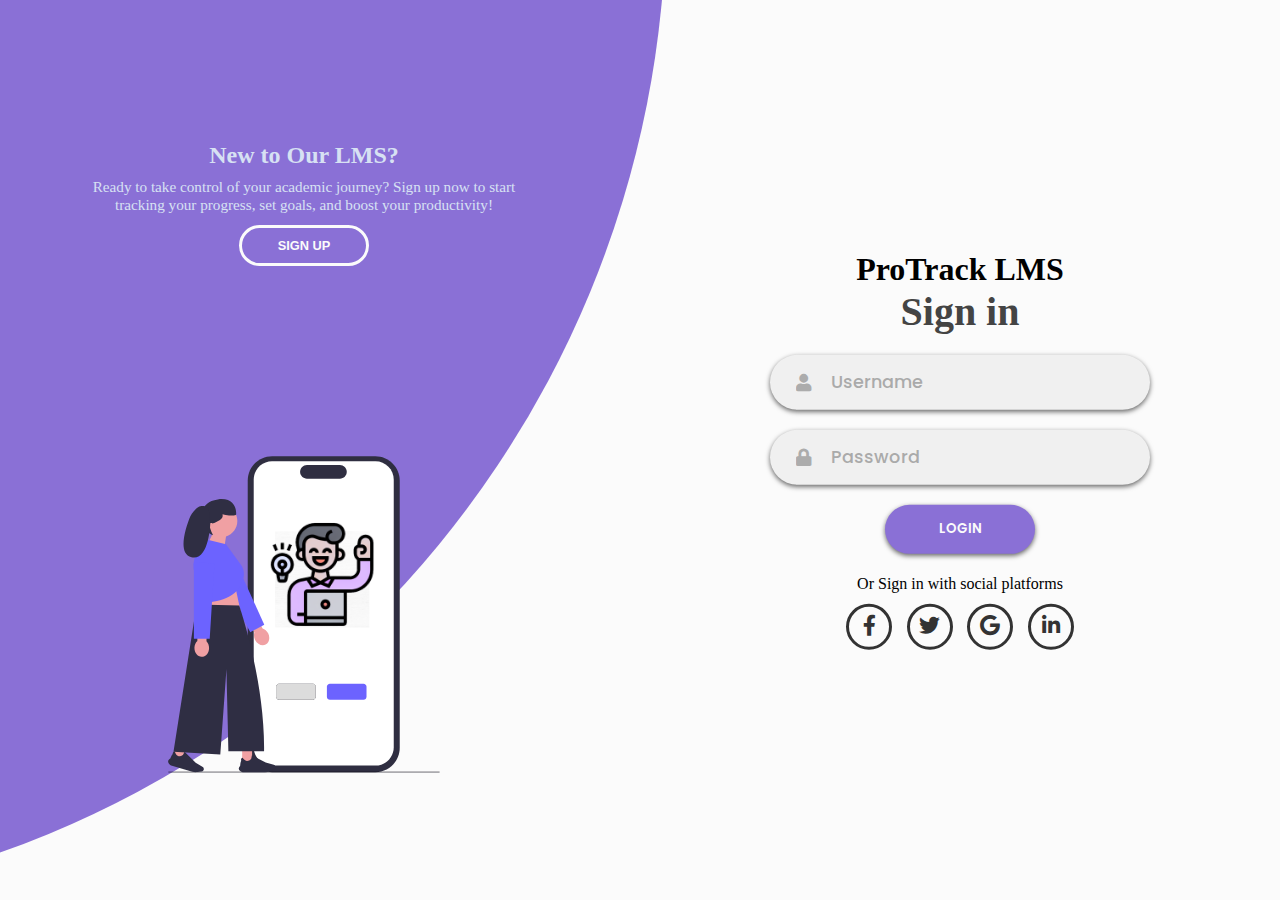
==== commit 75dc9734: "Added Complete Dashboard" ====
--- a/dashboard.html
+++ b/dashboard.html
@@ -19,7 +19,7 @@
         <aside>
             <div class="top">
                 <div class="logo">
-                    <h2>PRO<span class="danger">TRACK</span></h2>
+                    <h2>Pro<span class="primary">Track</span></h2>
                 </div>
                 <div class="close" id="close-btn">
                     <span class="material-icons-sharp">close</span>
@@ -31,27 +31,27 @@
                     <span class="material-icons-sharp">grid_view</span>
                     <h3>Dashboard</h3>
                 </a>
-                <a href="#">
+                <!-- <a href="./activityTracking.html">
                     <span class="material-icons-sharp">calendar_today</span>
                     <h3>Activity Tracking</h3>
-                </a>
-                <a href="#">
-                    <span class="material-icons-sharp">receipt_long</span>
+                </a> -->
+                <a href="./goalSetting.html">
+                    <span class="material-icons-sharp">flag</span>
                     <h3>Goal Setting</h3>
                 </a>
-                <a href="#">
+                <a href="./analytics.html">
                     <span class="material-icons-sharp">insights</span>
                     <h3>Analytics</h3>
                 </a>
                 <a href="./todo.html">
-                    <span class="material-icons-sharp">inventory</span>
+                    <span class="material-icons-sharp">checklist</span>
                     <h3>Todo</h3>
                 </a>
-                <a href="#">
-                    <span class="material-icons-sharp">report_gmailerrorred</span>
+                <a href="./reports.html">
+                    <span class="material-icons-sharp">bar_chart</span>
                     <h3>Reports</h3>
                 </a>
-                <a href="#">
+                <a href="./settings.html">
                     <span class="material-icons-sharp">settings</span>
                     <h3>Settings</h3>
                 </a>
@@ -63,6 +63,18 @@
         </aside>
 
         <main>
+            <form class="add-product-popUp">
+                <h1>Add Activity</h1><br>
+                <label>
+                    <h2>Title</h2>
+                    <input required id="title" type="text">
+                </label>
+                <label>
+                    <h2>Duration</h2>
+                    <input required id="duration" type="text">
+                </label>
+                <button type="submit" class="popupSubmit">Add</button>
+            </form>
             <h1>Dashboard</h1>
 
             <div class="date">
@@ -195,7 +207,7 @@
                         <img src="./contents/images/user.png" alt="profile" id="profile-photo-placeholder">
                     </div>
                 </div>
-            
+
             </div>
 
             <!-- Recent Updates Section -->
@@ -228,42 +240,49 @@
             <!-- Activity Analytics Section  -->
             <div class="activity-analysis">
                 <h2>Activity Analytics</h2>
-                <div class="item online">
-                    <div class="icon">
-                        <span class="material-icons-sharp">auto_stories</span>
-                    </div>
-                    <div class="right">
-                        <div class="info">
-                            <h3>ONLINE LECTURES</h3>
-                            <small class="text-muted">Last 24 Hours</small>
-                        </div>
-                        <h5 class="success">+35%</h5>
-                        <h3>3 hours</h3>
-                    </div>
-                </div>
-                <div class="item offline">
-                    <div class="icon">
-                        <span class="material-icons-sharp">book</span>
-                    </div>
-                    <div class="right">
-                        <div class="info">
-                            <h3>SELF STUDY</h3>
-                            <small class="text-muted">Last 24 Hours</small>
-                        </div>
-                        <h5 class="success">+20%</h5>
-                        <h3>2 hours</h3>
-                    </div>
+                <div class="activity-cont" id="activity-cont">
+                    
+                    <div class="item online">
+                        <div class="icon">
+                            <span class="material-icons-sharp">auto_stories</span>
+                        </div>
+                        <div class="right">
+                            <div class="info">
+                                <h3>ONLINE LECTURES</h3>
+                                <small class="text-muted">Last 24 Hours</small>
+                            </div>
+                            <h5 class="success">+35%</h5>
+                            <h3>3 hours</h3>
+                        </div>
+                    </div>
+
+                    <div class="item offline">
+                        <div class="icon">
+                            <span class="material-icons-sharp">book</span>
+                        </div>
+                        <div class="right">
+                            <div class="info">
+                                <h3>SELF STUDY</h3>
+                                <small class="text-muted">Last 24 Hours</small>
+                            </div>
+                            <h5 class="success">+20%</h5>
+                            <h3>2 hours</h3>
+                        </div>
+                    </div>
+
                 </div>
                 <div class="item add-product">
-                    <div>
+                    <div class="div">
                         <span class="material-icons-sharp">add</span>
                         <h3>Add Activity</h3>
                     </div>
                 </div>
             </div>
             
-            <!-- Script -->
-            <script src="./contents/js/dashboard.js"></script>
+        </div>
+
+        <!-- Script -->
+        <script src="./contents/js/dashboard.js"></script>
 </body>
 
 </html>--- a/contents/css/dashboard.css
+++ b/contents/css/dashboard.css
@@ -25,7 +25,6 @@
 
     --box-shadow: 0 2rem 3rem var(--color-light-two);
 }
-
 /* === dark theme variables === */
 .dark-theme-variables {
     --color-background: #181a1e;
